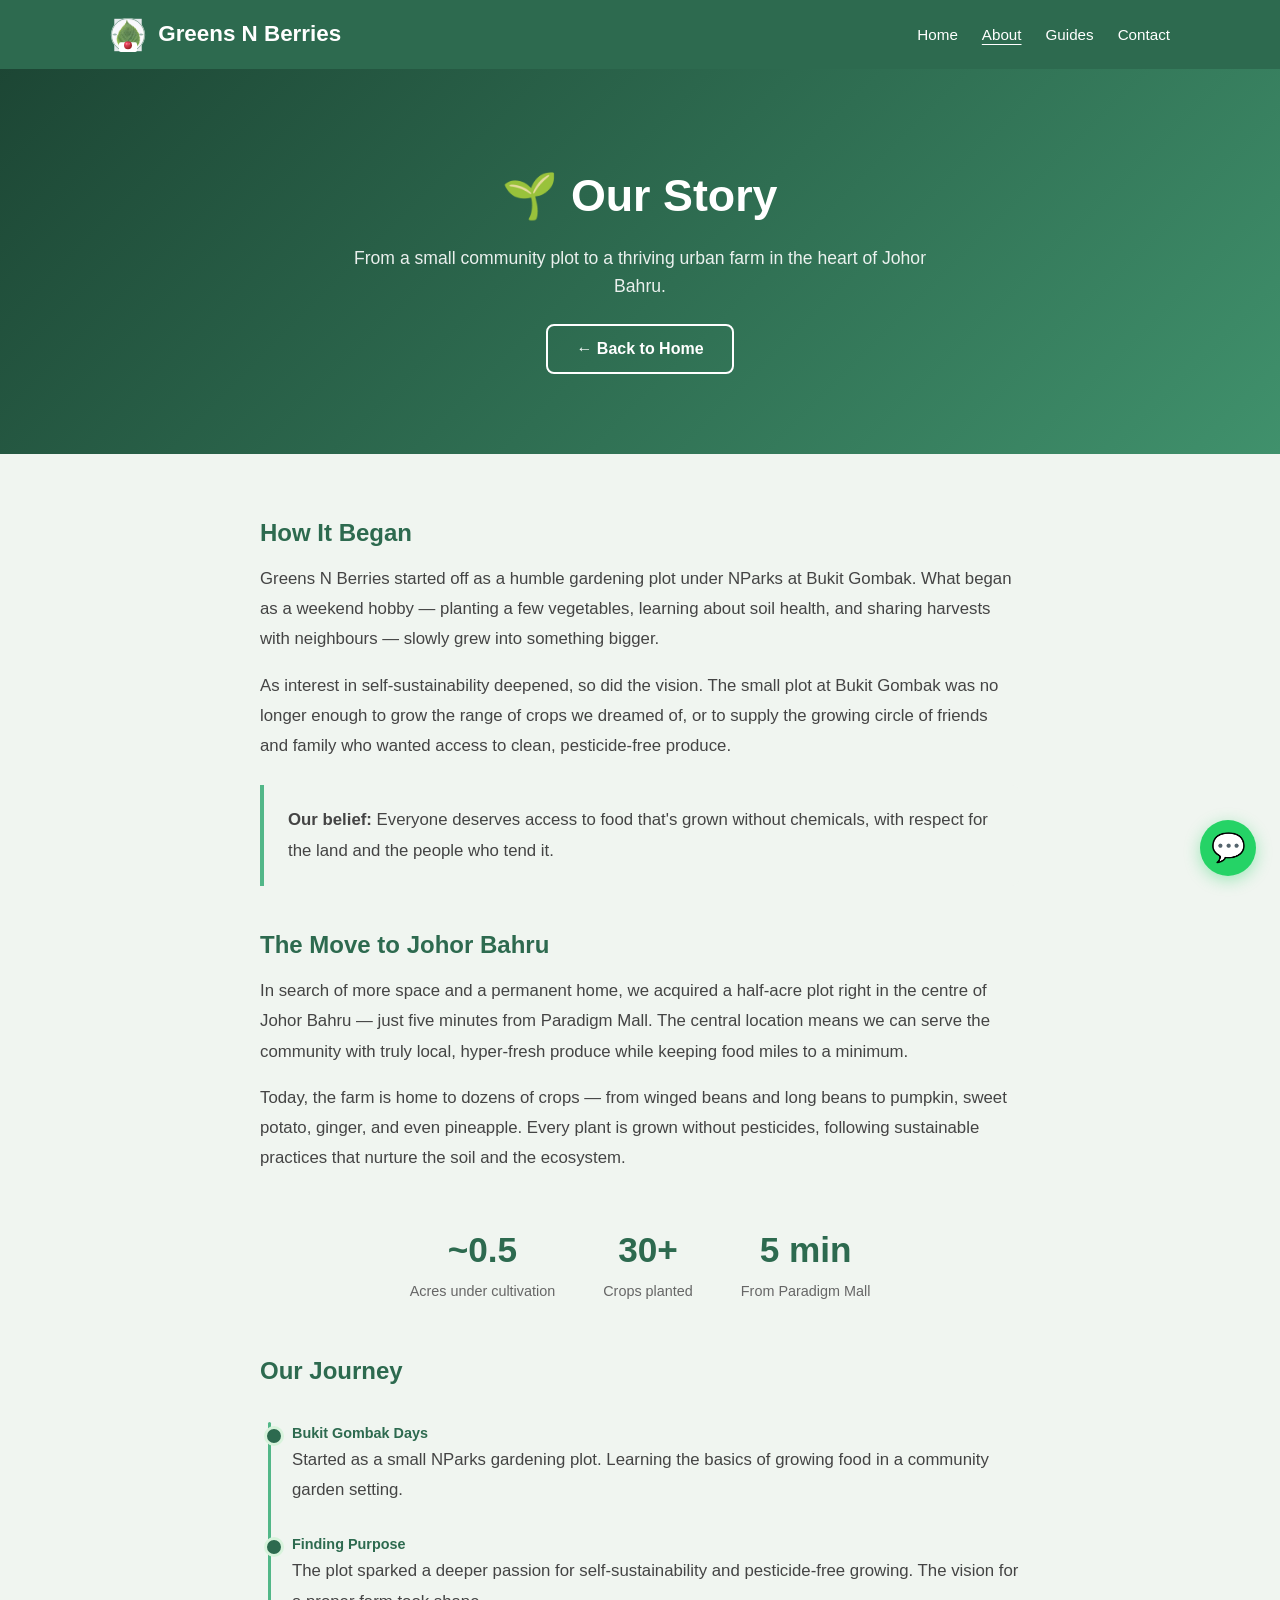
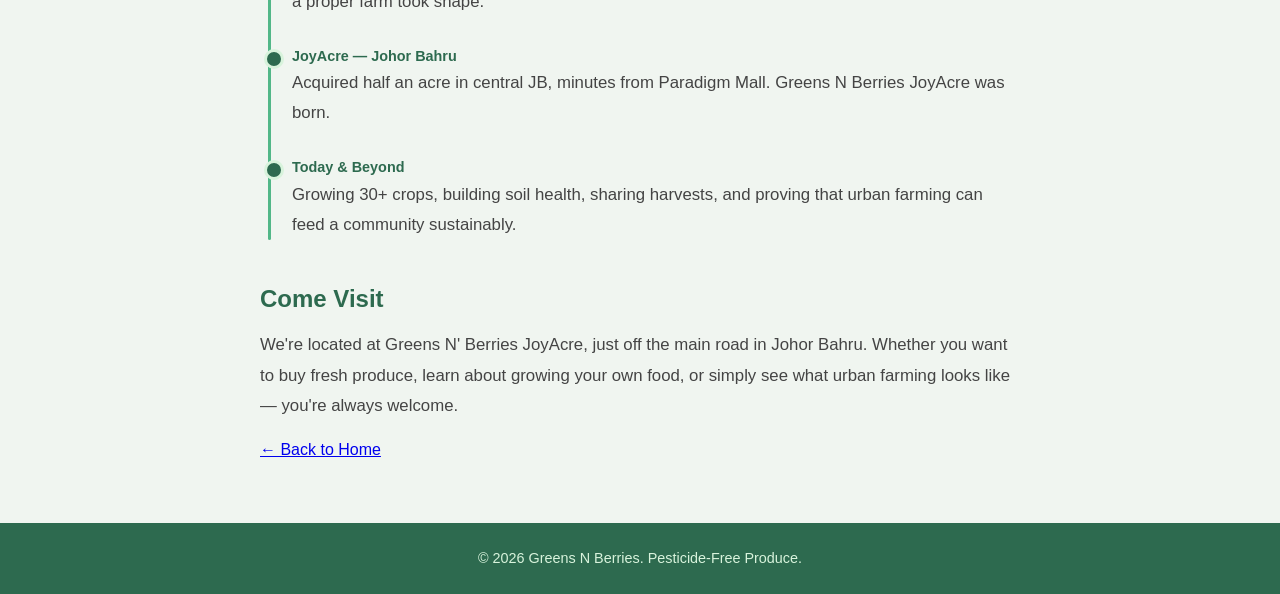
==== about.html @ a40a7622 "test" ====
<!DOCTYPE html>
<html lang="en">
<head>
  <meta charset="UTF-8">
  <meta name="viewport" content="width=device-width, initial-scale=1.0">
  <script async src="https://www.googletagmanager.com/gtag/js?id=G-NDJXZHYP47"></script>
  <script>
    window.dataLayer = window.dataLayer || [];
    function gtag(){dataLayer.push(arguments);}
    gtag('js', new Date());
    gtag('config', 'G-NDJXZHYP47');
  </script>
  <title>About — Greens N Berries</title>
  <link rel="stylesheet" href="styles.css">
  <style>
    .guide-hero {
      background: linear-gradient(135deg, #1b4332, #2d6a4f, #40916c);
      color: #fff;
      padding: 160px 0 80px;
      text-align: center;
    }

    .guide-hero h2 {
      font-size: 2.8rem;
      margin-bottom: 12px;
    }

    .guide-hero p {
      max-width: 600px;
      margin: 0 auto;
      opacity: 0.9;
      font-size: 1.1rem;
    }

    .guide-content {
      padding: 60px 0;
    }

    .guide-content .container {
      max-width: 800px;
    }

    .guide-content h3 {
      font-size: 1.5rem;
      color: #2d6a4f;
      margin: 40px 0 12px;
    }

    .guide-content h3:first-of-type {
      margin-top: 0;
    }

    .guide-content p {
      margin-bottom: 16px;
      color: #444;
      font-size: 1.05rem;
      line-height: 1.8;
    }

    .guide-content .highlight {
      background: #f0f5f0;
      border-left: 4px solid #52b788;
      padding: 20px 24px;
      border-radius: 0 8px 8px 0;
      margin: 24px 0;
    }

    .guide-content .highlight p {
      margin-bottom: 0;
    }

    .btn-outline {
      display: inline-block;
      border: 2px solid #fff;
      color: #fff;
      padding: 10px 28px;
      border-radius: 8px;
      text-decoration: none;
      font-weight: 600;
      margin-top: 24px;
      transition: background 0.2s, color 0.2s;
    }

    .btn-outline:hover {
      background: #fff;
      color: #1b4332;
    }

    .stats-about {
      display: flex;
      justify-content: center;
      gap: 48px;
      margin: 48px 0;
      flex-wrap: wrap;
    }

    .stat-item {
      text-align: center;
    }

    .stat-item .num {
      display: block;
      font-size: 2.2rem;
      font-weight: 700;
      color: #2d6a4f;
    }

    .stat-item .label {
      font-size: 0.9rem;
      color: #666;
    }

    .timeline {
      position: relative;
      padding-left: 32px;
      margin: 32px 0;
    }

    .timeline::before {
      content: '';
      position: absolute;
      left: 8px;
      top: 0;
      bottom: 0;
      width: 3px;
      background: #52b788;
      border-radius: 2px;
    }

    .timeline-item {
      margin-bottom: 28px;
      position: relative;
    }

    .timeline-item::before {
      content: '';
      position: absolute;
      left: -28px;
      top: 4px;
      width: 14px;
      height: 14px;
      background: #2d6a4f;
      border-radius: 50%;
      border: 3px solid #d8f3dc;
    }

    .timeline-item .date {
      font-weight: 700;
      color: #2d6a4f;
      font-size: 0.9rem;
    }

    .timeline-item p {
      margin-bottom: 4px;
    }
  </style>
</head>
<body>
  <header>
    <div class="container">
      <h1 class="logo"><img src="images/logo.svg" alt="" style="height:36px;vertical-align:middle;margin-right:6px"> Greens N Berries</h1>
      <nav>
        <ul>
          <li><a href="index.html">Home</a></li>
          <li><a href="about.html" style="text-decoration:underline;text-underline-offset:4px">About</a></li>
          <li><a href="index.html#guides">Guides</a></li>
          <li><a href="index.html#contact">Contact</a></li>
        </ul>
      </nav>
    </div>
  </header>

  <section class="guide-hero">
    <div class="container">
      <h2>🌱 Our Story</h2>
      <p>From a small community plot to a thriving urban farm in the heart of Johor Bahru.</p>
      <a href="index.html" class="btn-outline">&larr; Back to Home</a>
    </div>
  </section>

  <section class="guide-content">
    <div class="container">
      <h3>How It Began</h3>
      <p>Greens N Berries started off as a humble gardening plot under NParks at Bukit Gombak. What began as a weekend hobby — planting a few vegetables, learning about soil health, and sharing harvests with neighbours — slowly grew into something bigger.</p>
      <p>As interest in self-sustainability deepened, so did the vision. The small plot at Bukit Gombak was no longer enough to grow the range of crops we dreamed of, or to supply the growing circle of friends and family who wanted access to clean, pesticide-free produce.</p>

      <div class="highlight">
        <p><strong>Our belief:</strong> Everyone deserves access to food that's grown without chemicals, with respect for the land and the people who tend it.</p>
      </div>

      <h3>The Move to Johor Bahru</h3>
      <p>In search of more space and a permanent home, we acquired a half-acre plot right in the centre of Johor Bahru — just five minutes from Paradigm Mall. The central location means we can serve the community with truly local, hyper-fresh produce while keeping food miles to a minimum.</p>
      <p>Today, the farm is home to dozens of crops — from winged beans and long beans to pumpkin, sweet potato, ginger, and even pineapple. Every plant is grown without pesticides, following sustainable practices that nurture the soil and the ecosystem.</p>

      <div class="stats-about">
        <div class="stat-item">
          <span class="num">~0.5</span>
          <span class="label">Acres under cultivation</span>
        </div>
        <div class="stat-item">
          <span class="num">30+</span>
          <span class="label">Crops planted</span>
        </div>
        <div class="stat-item">
          <span class="num">5 min</span>
          <span class="label">From Paradigm Mall</span>
        </div>
      </div>

      <h3>Our Journey</h3>
      <div class="timeline">
        <div class="timeline-item">
          <div class="date">Bukit Gombak Days</div>
          <p>Started as a small NParks gardening plot. Learning the basics of growing food in a community garden setting.</p>
        </div>
        <div class="timeline-item">
          <div class="date">Finding Purpose</div>
          <p>The plot sparked a deeper passion for self-sustainability and pesticide-free growing. The vision for a proper farm took shape.</p>
        </div>
        <div class="timeline-item">
          <div class="date">JoyAcre — Johor Bahru</div>
          <p>Acquired half an acre in central JB, minutes from Paradigm Mall. Greens N Berries JoyAcre was born.</p>
        </div>
        <div class="timeline-item">
          <div class="date">Today &amp; Beyond</div>
          <p>Growing 30+ crops, building soil health, sharing harvests, and proving that urban farming can feed a community sustainably.</p>
        </div>
      </div>

      <h3>Come Visit</h3>
      <p>We're located at Greens N' Berries JoyAcre, just off the main road in Johor Bahru. Whether you want to buy fresh produce, learn about growing your own food, or simply see what urban farming looks like — you're always welcome.</p>

      <a href="index.html" class="back-link">&larr; Back to Home</a>
    </div>
  </section>

  <footer>
    <div class="container">
      <p>&copy; 2026 Greens N Berries. Pesticide-Free Produce.</p>
    </div>
  </footer>
  <a href="https://wa.me/601119117084" class="wa-float" target="_blank" rel="noopener" title="Chat on WhatsApp">💬</a>
</body>
</html>
---- styles.css ----
* {
  margin: 0;
  padding: 0;
  box-sizing: border-box;
}

body {
  font-family: -apple-system, BlinkMacSystemFont, 'Segoe UI', Roboto, sans-serif;
  line-height: 1.6;
  color: #2d3436;
  background: #f0f5f0;
}

.container {
  max-width: 1100px;
  margin: 0 auto;
  padding: 0 20px;
}

header {
  background: #2d6a4f;
  padding: 16px 0;
  position: fixed;
  top: 0;
  left: 0;
  right: 0;
  z-index: 100;
}

.logo {
  color: #fff;
  font-size: 1.4rem;
}

nav a {
  color: #fff;
  text-decoration: none;
  font-size: 0.95rem;
  transition: color 0.2s;
}

nav a:hover {
  color: #d8f3dc;
}

header .container {
  display: flex;
  justify-content: space-between;
  align-items: center;
}

nav ul {
  list-style: none;
  display: flex;
  gap: 24px;
}

.hero {
  background: linear-gradient(135deg, #2d6a4f, #40916c, #52b788);
  color: #fff;
  padding: 160px 0 100px;
  text-align: center;
}

.hero h2 {
  font-size: 3rem;
  line-height: 1.2;
  margin-bottom: 20px;
}

.hero h2 span {
  color: #d8f3dc;
}

.hero p {
  font-size: 1.1rem;
  max-width: 600px;
  margin: 0 auto 32px;
  opacity: 0.9;
}

.btn {
  display: inline-block;
  background: #fff;
  color: #2d6a4f;
  padding: 12px 32px;
  border-radius: 8px;
  text-decoration: none;
  font-weight: 600;
  font-size: 1rem;
  border: none;
  cursor: pointer;
  transition: transform 0.2s, box-shadow 0.2s;
}

.btn:hover {
  transform: translateY(-2px);
  box-shadow: 0 4px 16px rgba(0,0,0,0.15);
}

.about {
  padding: 80px 0;
  text-align: center;
}

.about h2 {
  font-size: 2rem;
  margin-bottom: 16px;
  color: #2d6a4f;
}

.about p {
  max-width: 700px;
  margin: 0 auto 40px;
  font-size: 1.05rem;
  color: #555;
}

.stats {
  display: flex;
  justify-content: center;
  gap: 48px;
}

.stat {
  font-size: 0.95rem;
  color: #666;
}

.stat span {
  display: block;
  font-size: 2rem;
  font-weight: 700;
  color: #2d6a4f;
}

.harvest-highlight {
  padding: 60px 0;
  background: #fff;
  text-align: center;
}

.harvest-highlight h2 {
  font-size: 2rem;
  margin-bottom: 12px;
  color: #2d6a4f;
}

.harvest-highlight > .container > p {
  color: #666;
  margin-bottom: 32px;
  font-size: 1.05rem;
}

.harvest-gallery {
  display: grid;
  grid-template-columns: repeat(auto-fit, minmax(240px, 1fr));
  gap: 20px;
}

.harvest-gallery img {
  width: 100%;
  height: 240px;
  object-fit: cover;
  border-radius: 12px;
  box-shadow: 0 4px 16px rgba(0,0,0,0.08);
  transition: transform 0.2s;
}

.harvest-gallery img:hover {
  transform: scale(1.02);
}

.harvest-info {
  max-width: 700px;
  margin: 36px auto 0;
  padding: 24px 28px;
  background: #f0f5f0;
  border-radius: 12px;
  text-align: left;
}

.harvest-info h3 {
  color: #2d6a4f;
  margin-bottom: 8px;
  font-size: 1.2rem;
}

.harvest-info p {
  color: #555;
  font-size: 0.95rem;
  margin-bottom: 8px;
}

.harvest-info a {
  color: #2d6a4f;
  font-weight: 600;
}

.harvest {
  padding: 80px 0;
  background: #f0f5f0;
}

.harvest h2 {
  text-align: center;
  font-size: 2rem;
  margin-bottom: 40px;
  color: #2d6a4f;
}

.week-card {
  background: #fff;
  border-radius: 12px;
  padding: 28px;
  margin-bottom: 24px;
  box-shadow: 0 2px 8px rgba(0,0,0,0.06);
}

.week-card h3 {
  color: #2d6a4f;
  font-size: 1.3rem;
  margin-bottom: 16px;
  padding-bottom: 10px;
  border-bottom: 2px solid #e0f0e0;
}

.day-row {
  display: flex;
  gap: 12px;
  padding: 8px 0;
  border-bottom: 1px solid #f0f0f0;
  align-items: baseline;
}

.day-row:last-child {
  border-bottom: none;
}

.day-label {
  font-weight: 700;
  color: #40916c;
  min-width: 60px;
  font-size: 0.9rem;
}

.day-items {
  color: #555;
  font-size: 0.9rem;
  line-height: 1.5;
}

.guides {
  padding: 80px 0;
  background: #fff;
}

.guides h2 {
  text-align: center;
  font-size: 2rem;
  margin-bottom: 40px;
  color: #2d6a4f;
}

.card-grid {
  display: grid;
  grid-template-columns: repeat(auto-fit, minmax(280px, 1fr));
  gap: 24px;
}

.card-link {
  text-decoration: none;
  display: block;
}

.card {
  background: #f0f5f0;
  padding: 32px 24px;
  border-radius: 12px;
  text-align: center;
  transition: transform 0.2s, box-shadow 0.2s;
}

.card:hover {
  transform: translateY(-4px);
  box-shadow: 0 8px 24px rgba(0,0,0,0.08);
}

.card-icon {
  font-size: 2.5rem;
  margin-bottom: 12px;
}

.card h3 {
  font-size: 1.15rem;
  margin-bottom: 8px;
  color: #2d6a4f;
}

.card p {
  font-size: 0.9rem;
  color: #555;
}

.contact {
  padding: 80px 0;
  text-align: center;
}

.contact h2 {
  font-size: 2rem;
  margin-bottom: 12px;
  color: #2d6a4f;
}

.contact p {
  margin-bottom: 32px;
  color: #555;
}

form {
  max-width: 500px;
  margin: 0 auto;
  display: flex;
  flex-direction: column;
  gap: 14px;
}

input, textarea {
  padding: 12px 16px;
  border: 1px solid #ccc;
  border-radius: 8px;
  font-size: 1rem;
  font-family: inherit;
  outline: none;
  transition: border-color 0.2s;
}

input:focus, textarea:focus {
  border-color: #52b788;
}

.map-container {
  margin: 30px 0;
  border-radius: 12px;
  overflow: hidden;
  box-shadow: 0 4px 16px rgba(0,0,0,0.1);
}

.map-container iframe {
  width: 100%;
  height: 350px;
  border: 0;
  display: block;
}

.location-address {
  background: #f0f5f0;
  padding: 16px 20px;
  border-radius: 0 0 12px 12px;
  font-size: 0.95rem;
  color: #555;
}

.location-address strong {
  color: #2d6a4f;
}

footer {
  background: #2d6a4f;
  color: #d8f3dc;
  text-align: center;
  padding: 24px 0;
  font-size: 0.9rem;
}

.wa-float {
  position: fixed;
  bottom: 24px;
  right: 24px;
  width: 56px;
  height: 56px;
  background: #25d366;
  color: #fff;
  font-size: 28px;
  border-radius: 50%;
  display: flex;
  align-items: center;
  justify-content: center;
  text-decoration: none;
  box-shadow: 0 4px 16px rgba(37, 211, 102, 0.4);
  transition: transform 0.2s, box-shadow 0.2s;
  z-index: 200;
}

.wa-float:hover {
  transform: scale(1.1);
  box-shadow: 0 6px 24px rgba(37, 211, 102, 0.5);
}

@media (max-width: 600px) {
  header .container {
    flex-direction: column;
    gap: 12px;
  }

  .hero h2 {
    font-size: 2rem;
  }

  .stats {
    flex-direction: column;
    gap: 20px;
  }
}
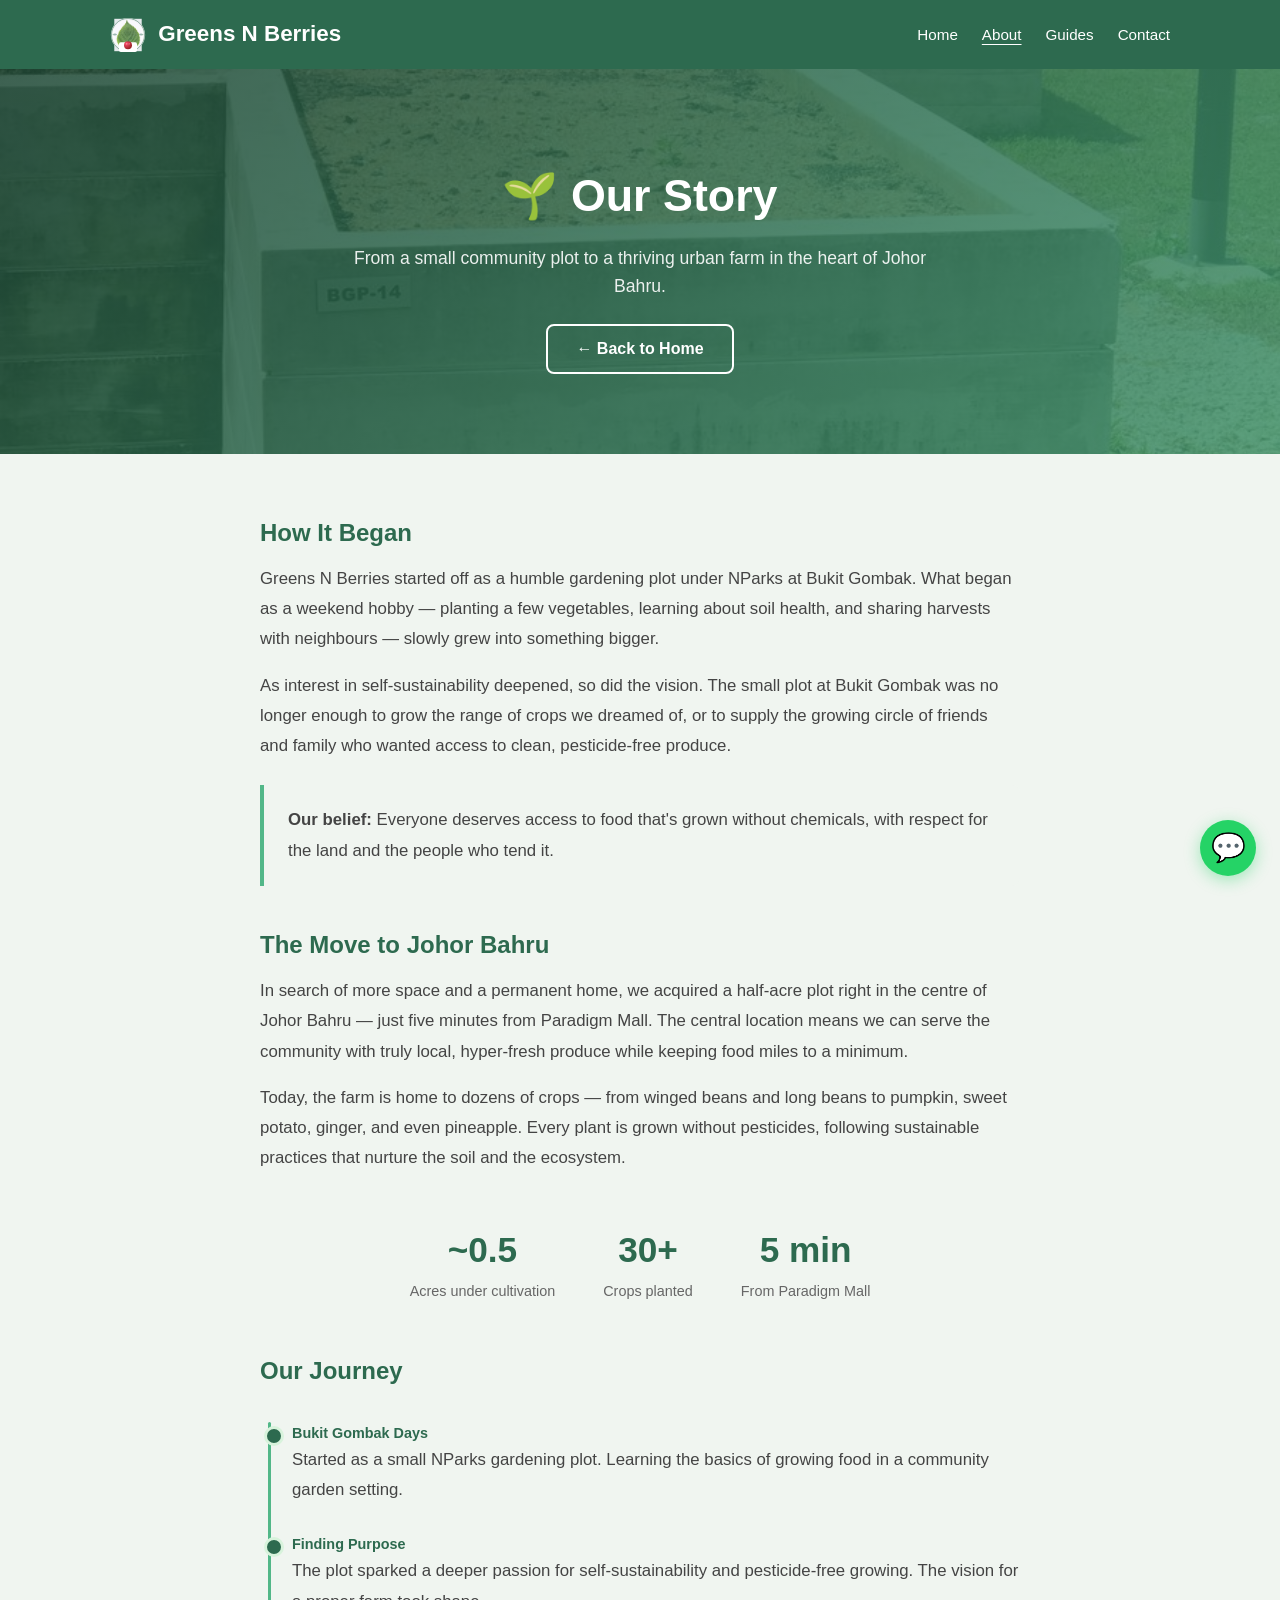
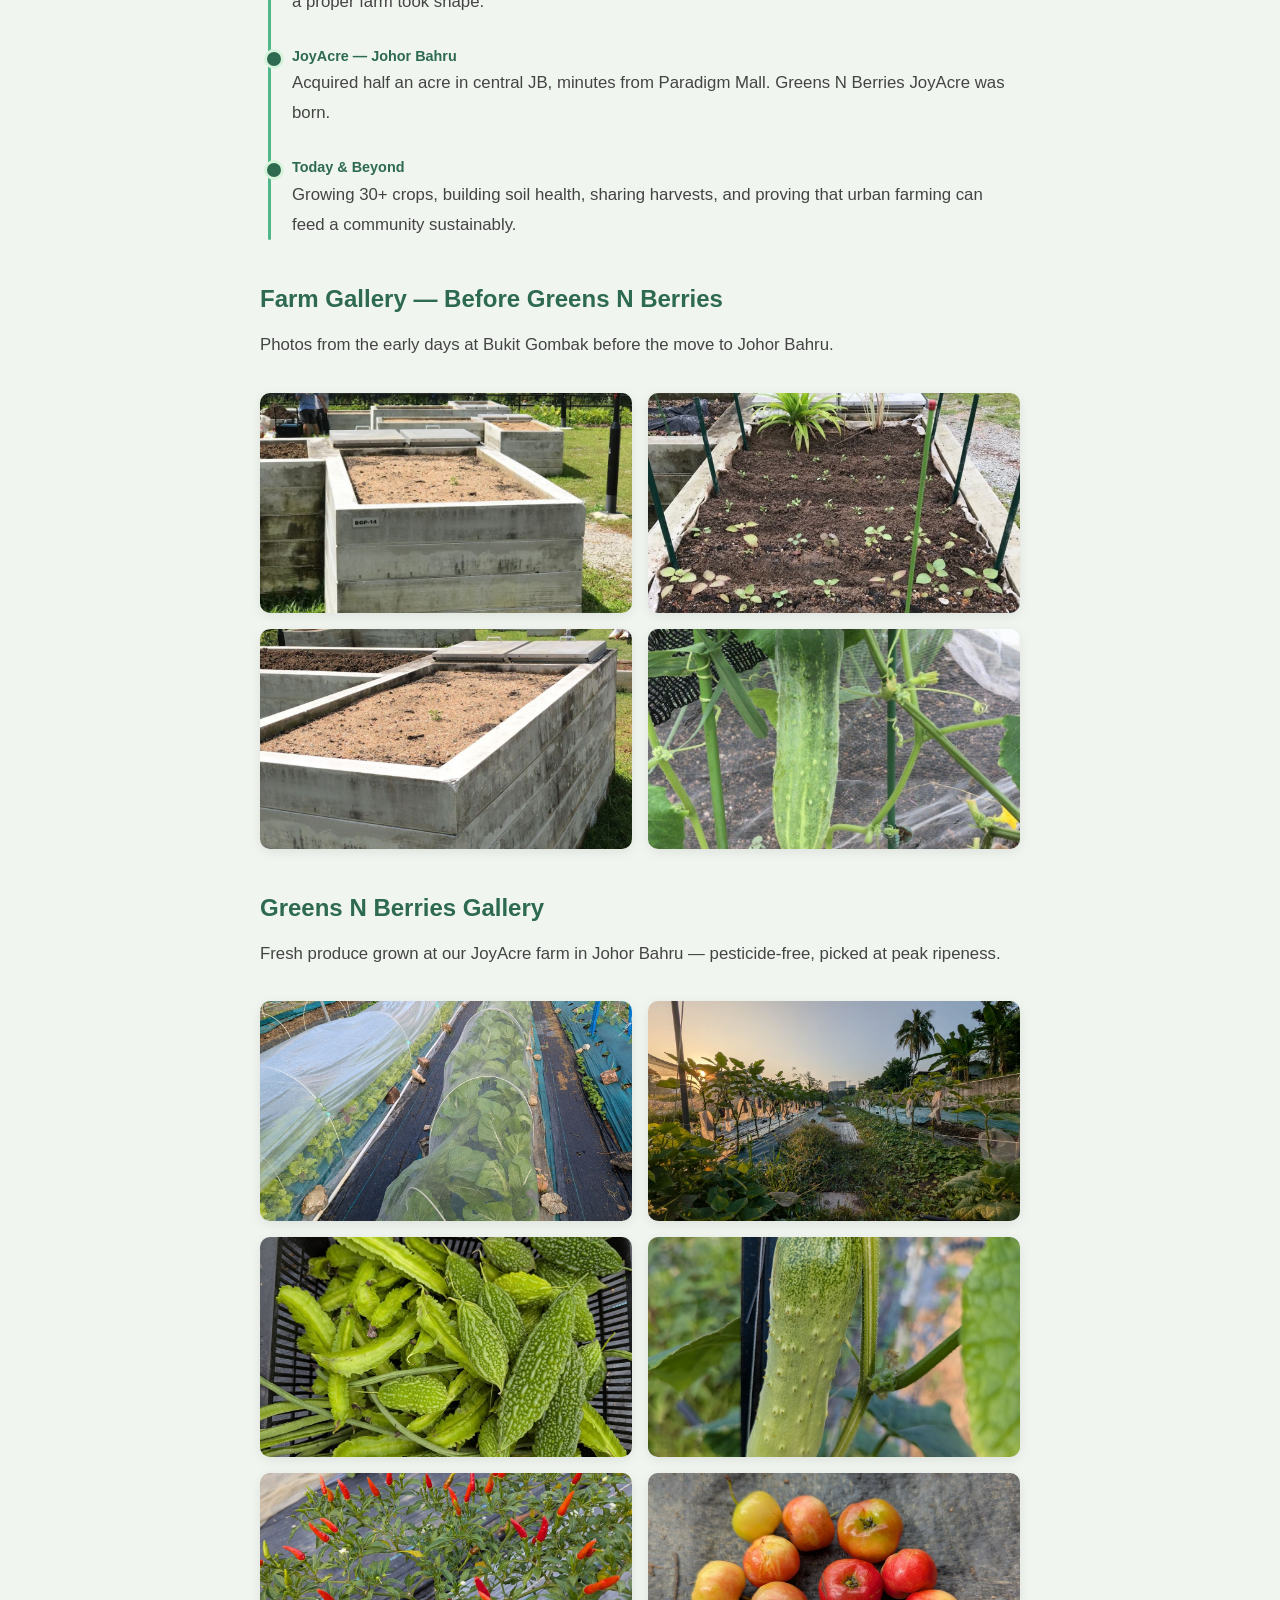
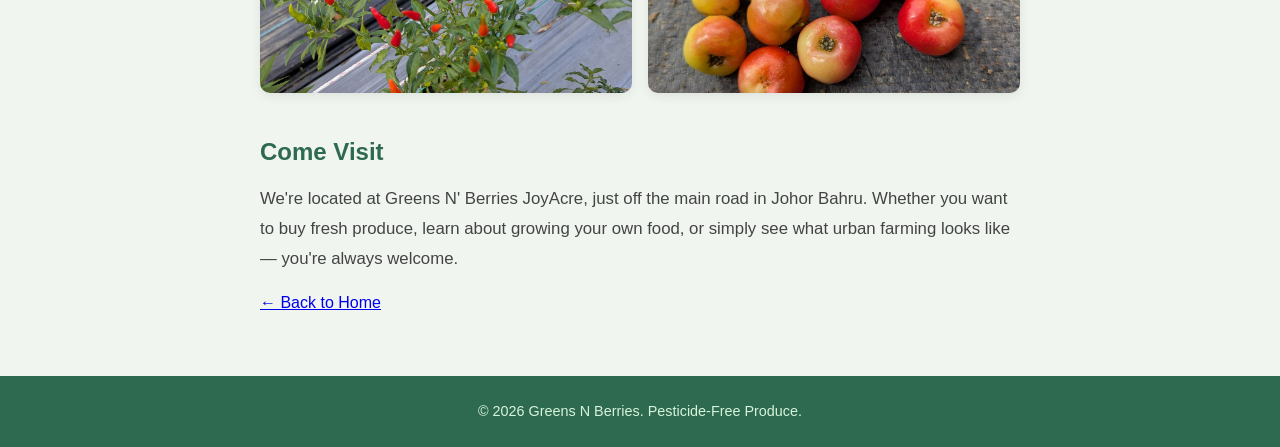
==== commit 63cd941e: "about page" ====
--- a/about.html
+++ b/about.html
@@ -3,6 +3,12 @@
 <head>
   <meta charset="UTF-8">
   <meta name="viewport" content="width=device-width, initial-scale=1.0">
+  <meta name="description" content="Learn the story of Greens N Berries — from a small NParks plot at Bukit Gombak to a half-acre urban farm in Johor Bahru, growing 30+ pesticide-free crops.">
+  <meta name="keywords" content="urban farm, Johor Bahru, pesticide-free, Bukit Gombak, sustainable farming, Malaysia">
+  <meta property="og:title" content="Our Story — Greens N Berries">
+  <meta property="og:description" content="From a small NParks plot at Bukit Gombak to a thriving urban farm in Johor Bahru. Discover our journey.">
+  <meta property="og:image" content="https://www.greensnberries.com/images/farm-scene.jpg">
+  <meta property="og:type" content="website">
   <script async src="https://www.googletagmanager.com/gtag/js?id=G-NDJXZHYP47"></script>
   <script>
     window.dataLayer = window.dataLayer || [];
@@ -14,7 +20,7 @@
   <link rel="stylesheet" href="styles.css">
   <style>
     .guide-hero {
-      background: linear-gradient(135deg, #1b4332, #2d6a4f, #40916c);
+      background: linear-gradient(135deg, rgba(27,67,50,0.85), rgba(45,106,79,0.85), rgba(64,145,108,0.85)), url('images/farm-scene.jpg') center / cover;
       color: #fff;
       padding: 160px 0 80px;
       text-align: center;
@@ -153,6 +159,26 @@
     .timeline-item p {
       margin-bottom: 4px;
     }
+
+    .about-gallery {
+      display: grid;
+      grid-template-columns: repeat(auto-fit, minmax(280px, 1fr));
+      gap: 16px;
+      margin: 32px 0;
+    }
+
+    .about-gallery img {
+      width: 100%;
+      height: 220px;
+      object-fit: cover;
+      border-radius: 10px;
+      box-shadow: 0 3px 12px rgba(0,0,0,0.08);
+      transition: transform 0.2s;
+    }
+
+    .about-gallery img:hover {
+      transform: scale(1.02);
+    }
   </style>
 </head>
 <body>
@@ -227,6 +253,26 @@
         </div>
       </div>
 
+      <h3>Farm Gallery — Before Greens N Berries</h3>
+      <p>Photos from the early days at Bukit Gombak before the move to Johor Bahru.</p>
+      <div class="about-gallery">
+        <img src="images/farm-scene.jpg" alt="Greens N Berries farm" loading="lazy">
+        <img src="images/farm-garden.jpg" alt="Greens N Berries garden" loading="lazy">
+        <img src="images/farm-planting.jpg" alt="Planting at Greens N Berries" loading="lazy">
+        <img src="images/farm-early-days.jpg" alt="Early days at Greens N Berries" loading="lazy">
+      </div>
+
+      <h3>Greens N Berries Gallery</h3>
+      <p>Fresh produce grown at our JoyAcre farm in Johor Bahru — pesticide-free, picked at peak ripeness.</p>
+      <div class="about-gallery">
+        <img src="images/mustard-green.jpg" alt="Mustard greens at Greens N Berries" loading="lazy">
+        <img src="images/pearl-eggplant.jpg" alt="Pearl eggplant at Greens N Berries" loading="lazy">
+        <img src="images/long-bean-bitter-gourd-winged-bean.jpg" alt="Long bean, bitter gourd, and winged bean" loading="lazy">
+        <img src="images/cucumber.jpg" alt="Cucumber at Greens N Berries" loading="lazy">
+        <img src="images/chilli-api.jpg" alt="Chilli api at Greens N Berries" loading="lazy">
+        <img src="images/barbados-cherry.jpg" alt="Barbados cherry at Greens N Berries" loading="lazy">
+      </div>
+
       <h3>Come Visit</h3>
       <p>We're located at Greens N' Berries JoyAcre, just off the main road in Johor Bahru. Whether you want to buy fresh produce, learn about growing your own food, or simply see what urban farming looks like — you're always welcome.</p>
 
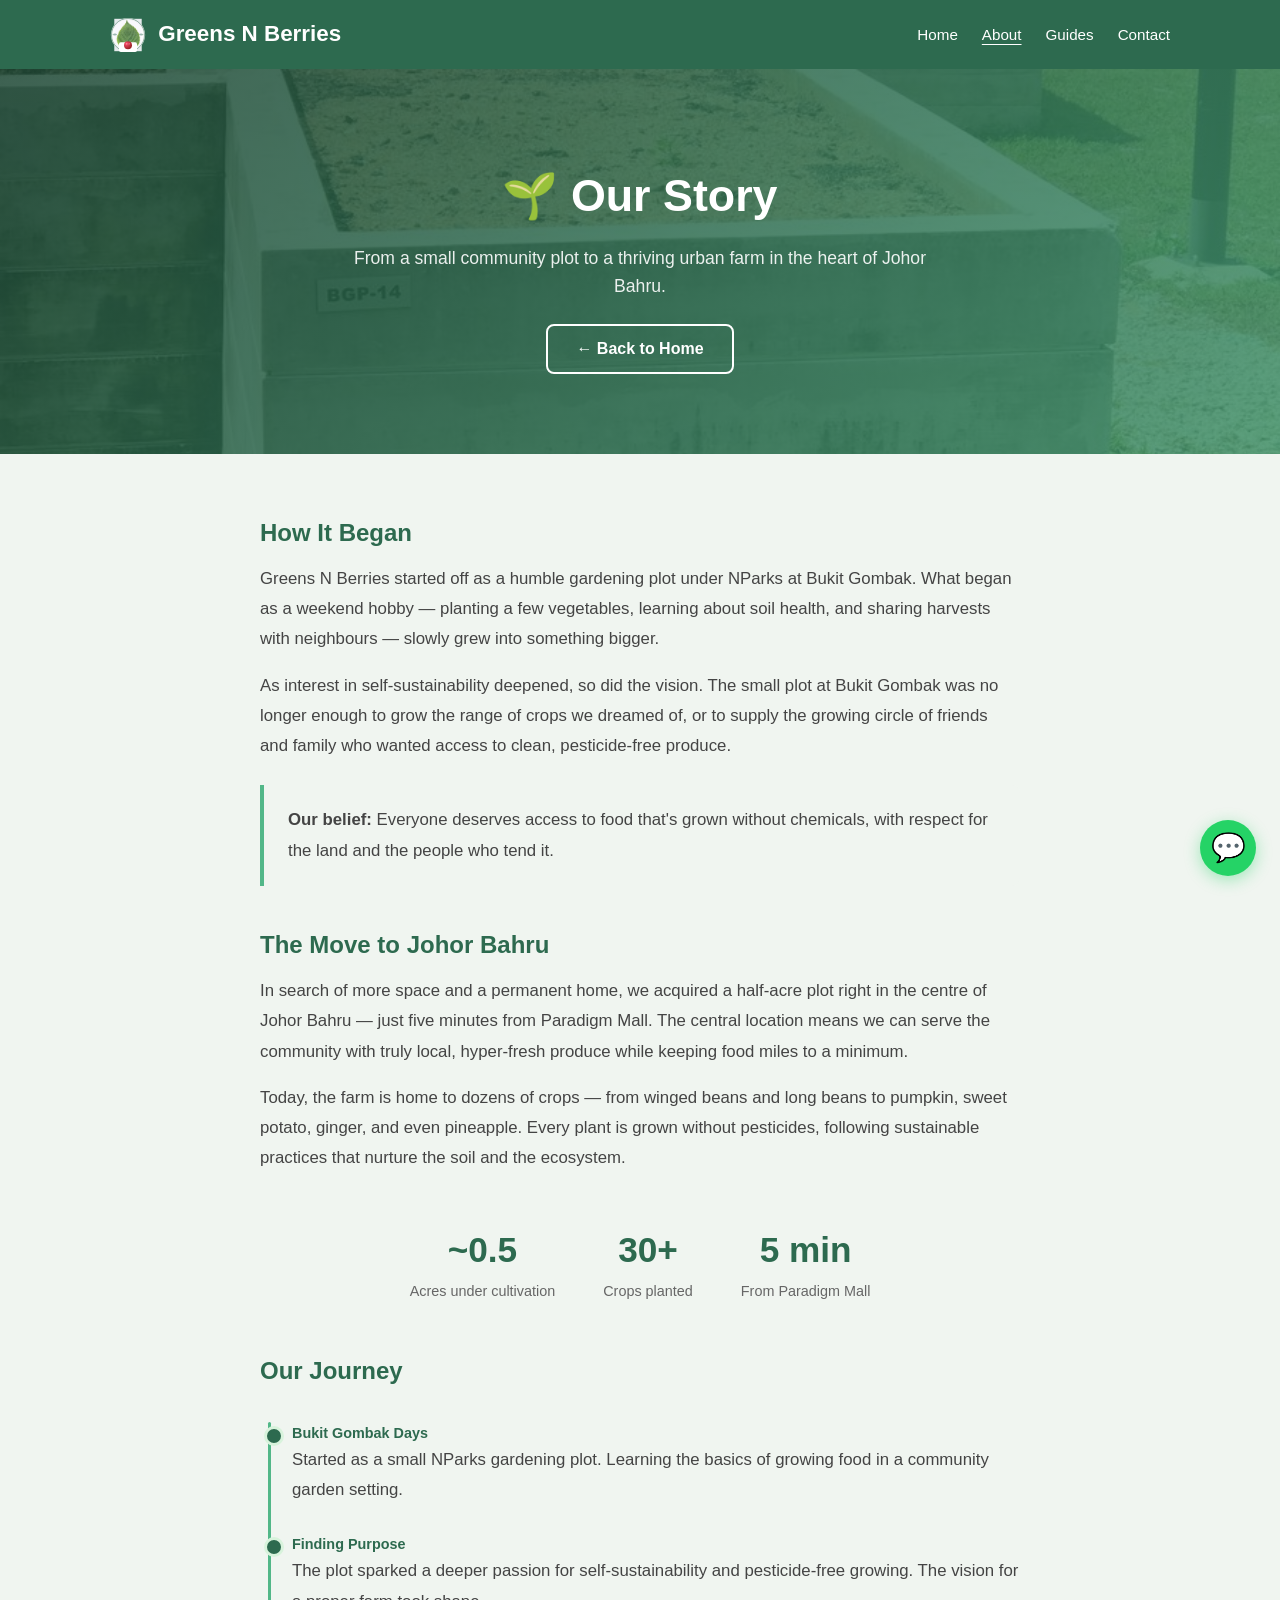
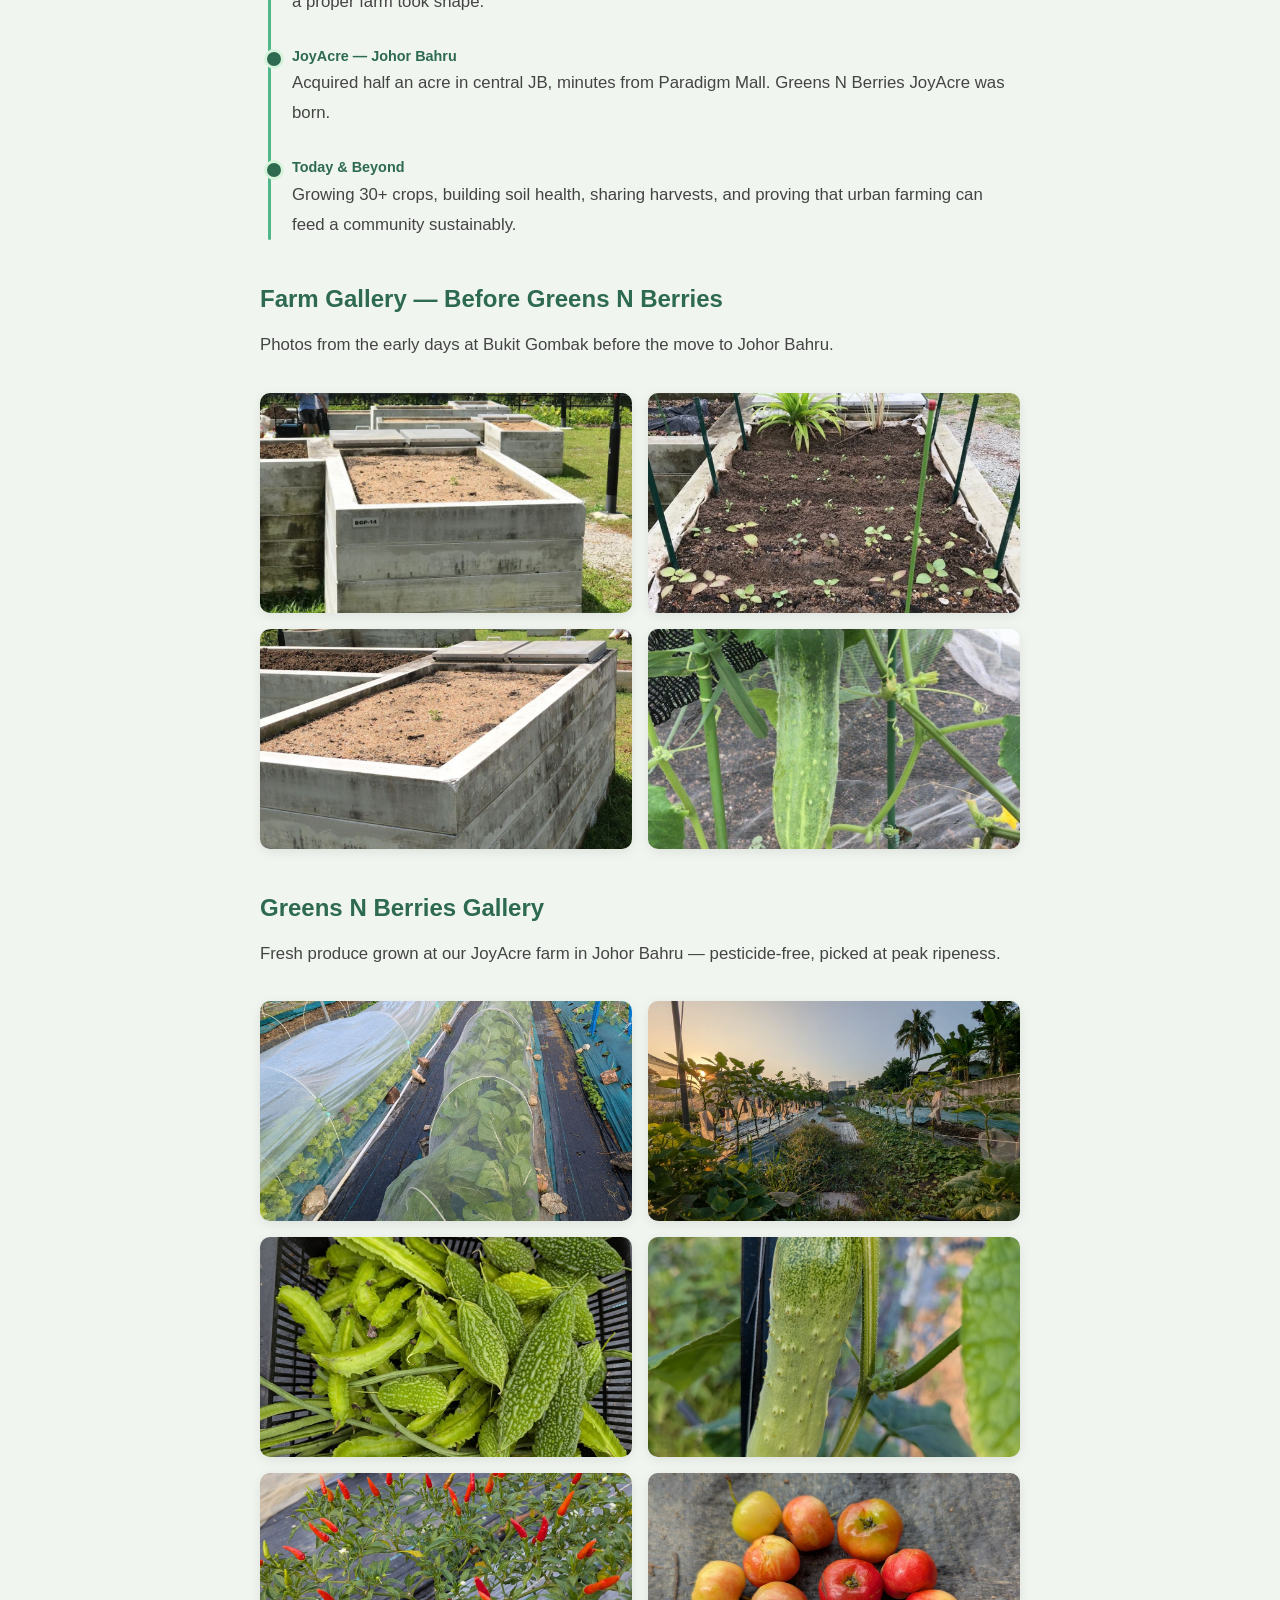
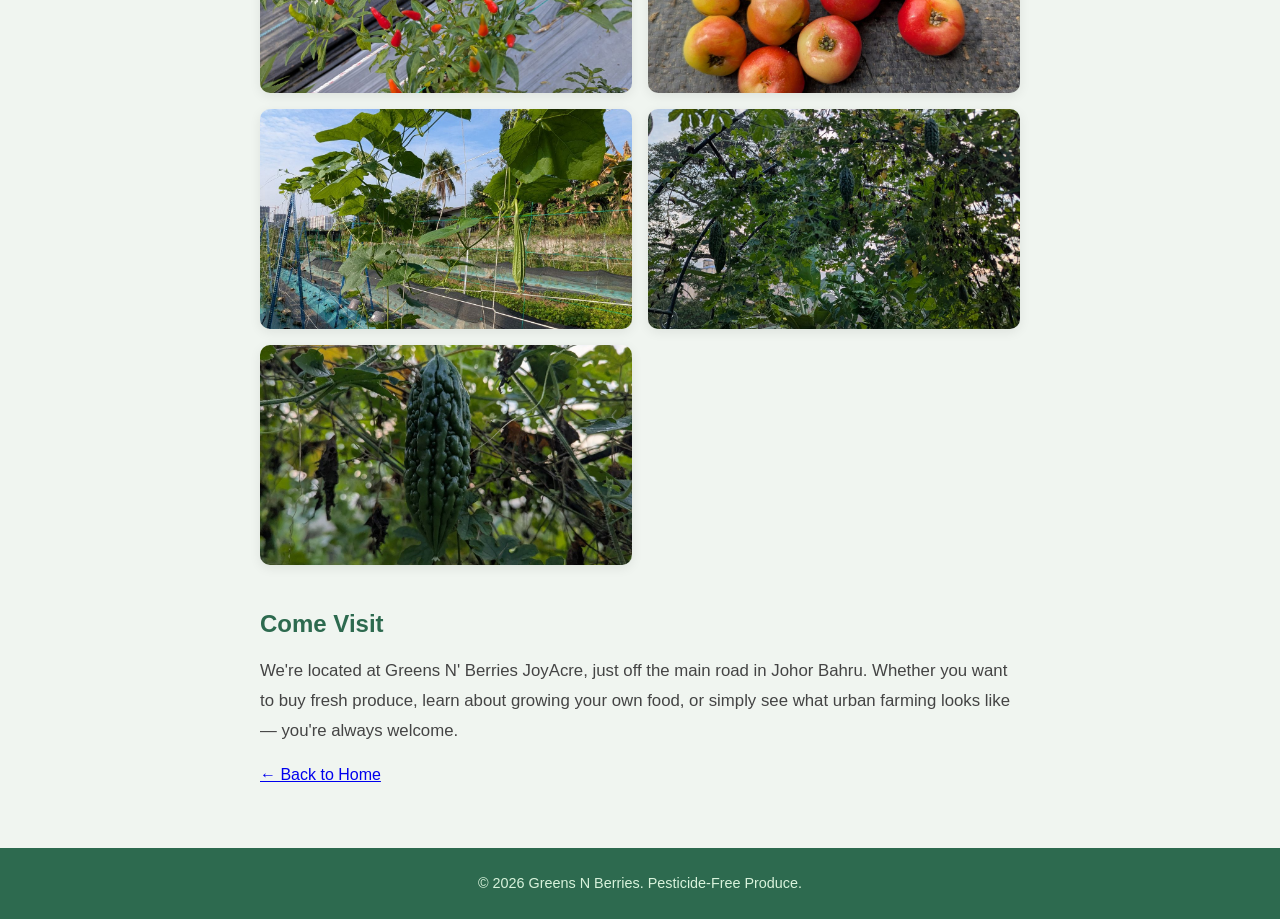
==== commit d449f121: "'15" ====
--- a/about.html
+++ b/about.html
@@ -7,7 +7,7 @@
   <meta name="keywords" content="urban farm, Johor Bahru, pesticide-free, Bukit Gombak, sustainable farming, Malaysia">
   <meta property="og:title" content="Our Story — Greens N Berries">
   <meta property="og:description" content="From a small NParks plot at Bukit Gombak to a thriving urban farm in Johor Bahru. Discover our journey.">
-  <meta property="og:image" content="https://www.greensnberries.com/images/farm-scene.jpg">
+  <meta property="og:image" content="https://www.greensnberries.com/images/pearl-eggplant.jpg">
   <meta property="og:type" content="website">
   <script async src="https://www.googletagmanager.com/gtag/js?id=G-NDJXZHYP47"></script>
   <script>
@@ -184,7 +184,7 @@
 <body>
   <header>
     <div class="container">
-      <h1 class="logo"><img src="images/logo.svg" alt="" style="height:36px;vertical-align:middle;margin-right:6px"> Greens N Berries</h1>
+      <h1 class="logo"><a href="index.html" style="color:#fff;text-decoration:none"><img src="images/logo.svg" alt="" style="height:36px;vertical-align:middle;margin-right:6px"> Greens N Berries</a></h1>
       <nav>
         <ul>
           <li><a href="index.html">Home</a></li>
@@ -271,6 +271,9 @@
         <img src="images/cucumber.jpg" alt="Cucumber at Greens N Berries" loading="lazy">
         <img src="images/chilli-api.jpg" alt="Chilli api at Greens N Berries" loading="lazy">
         <img src="images/barbados-cherry.jpg" alt="Barbados cherry at Greens N Berries" loading="lazy">
+        <img src="images/luffa.jpg" alt="Luffa at Greens N Berries" loading="lazy">
+        <img src="images/bitter-gourd-1.jpg" alt="Bitter gourd at Greens N Berries" loading="lazy">
+        <img src="images/bitter-gourd-2.jpg" alt="Bitter gourd at Greens N Berries" loading="lazy">
       </div>
 
       <h3>Come Visit</h3>
